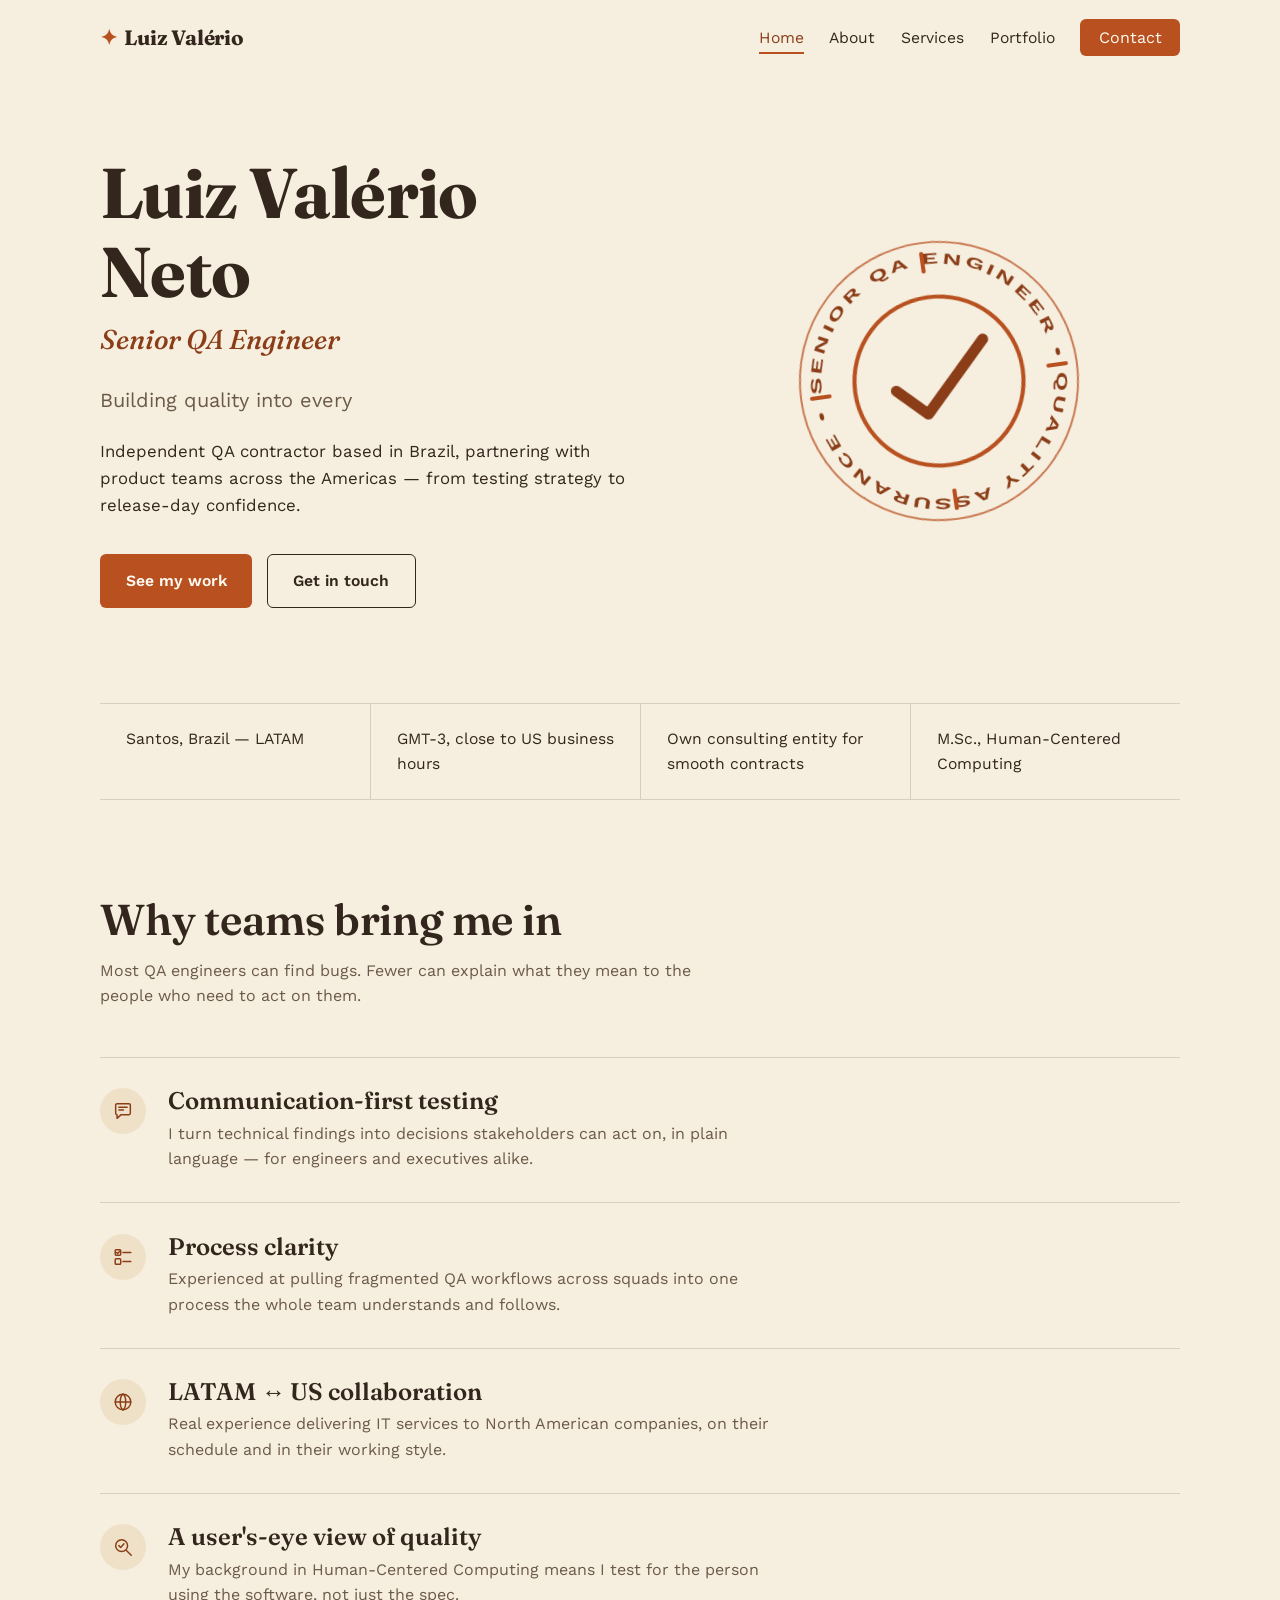
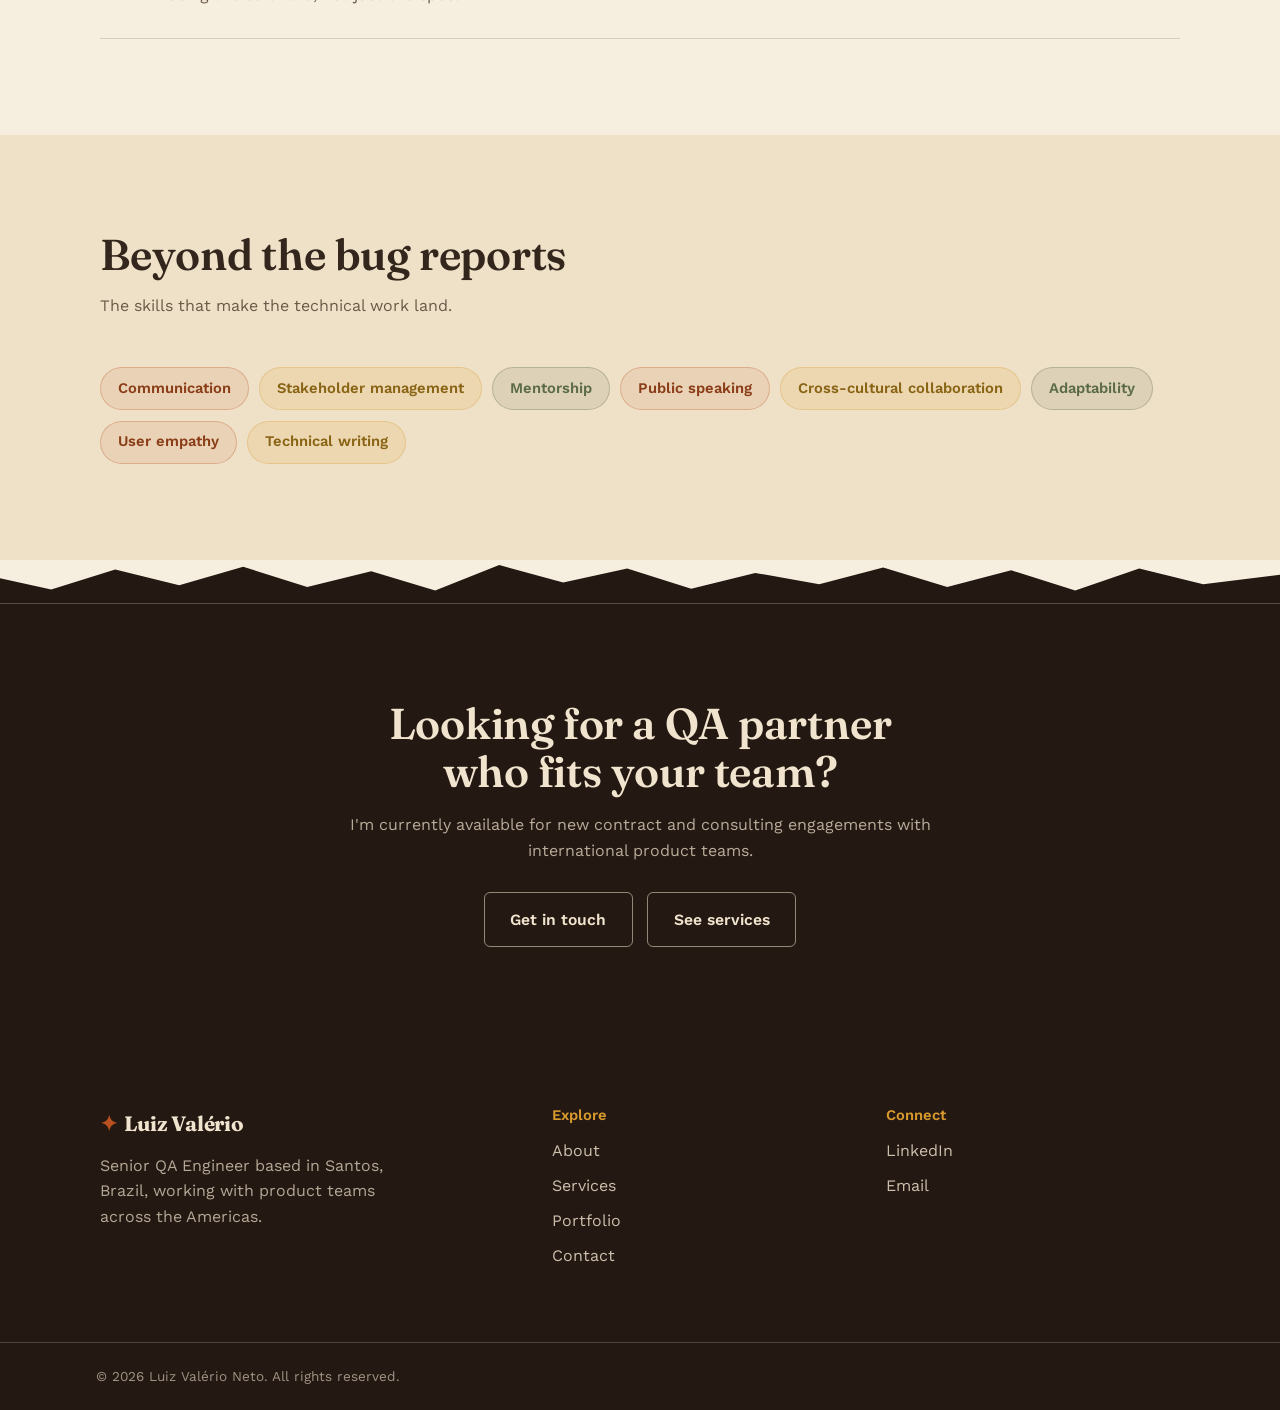
==== index.html @ 1fc14a44 "Add files via upload" ====
<!DOCTYPE html>
<html lang="en">
<head>
<meta charset="UTF-8">
<meta name="viewport" content="width=device-width, initial-scale=1.0">
<title>Luiz Valério Neto — Senior QA Engineer | LATAM-Based QA Contractor</title>
<meta name="description" content="Independent Senior QA Engineer based in Santos, Brazil, partnering with international product teams — especially in the US — on testing strategy, automation, and QA process consolidation.">
<meta property="og:title" content="Luiz Valério Neto — Senior QA Engineer">
<meta property="og:description" content="LATAM-based QA contractor partnering with international product teams.">
<meta property="og:type" content="website">
<link rel="icon" type="image/svg+xml" href="images/favicon.svg">
<link rel="preconnect" href="https://fonts.googleapis.com">
<link rel="preconnect" href="https://fonts.gstatic.com" crossorigin>
<link href="https://fonts.googleapis.com/css2?family=Fraunces:ital,wght@0,400;0,500;0,600;0,700;1,500&family=Work+Sans:wght@400;500;600;700&display=swap" rel="stylesheet">
<link rel="stylesheet" href="css/style.css">
<link rel="stylesheet" href="css/animations.css">
</head>
<body>
<a class="skip-link" href="#main">Skip to content</a>

<header class="site-header">
  <div class="container site-header__inner">
    <a href="index.html" class="logo"><span class="logo__mark">✦</span>Luiz Valério</a>
    <nav class="main-nav" id="mainNav" aria-label="Primary">
      <ul>
        <li><a href="index.html" class="nav-link is-active">Home</a></li>
        <li><a href="about.html" class="nav-link">About</a></li>
        <li><a href="services.html" class="nav-link">Services</a></li>
        <li><a href="portfolio.html" class="nav-link">Portfolio</a></li>
        <!-- Blog link hidden until you're ready to publish. Uncomment to reveal it in the nav:
        <li><a href="blog.html" class="nav-link">Blog</a></li>
        -->
        <li><a href="contact.html" class="nav-cta">Contact</a></li>
      </ul>
    </nav>
    <button class="nav-toggle" id="navToggle" aria-label="Toggle menu" aria-expanded="false">
      <span class="nav-toggle__bar"></span><span class="nav-toggle__bar"></span><span class="nav-toggle__bar"></span>
    </button>
  </div>
</header>

<main id="main">

  <section class="hero container">
    <div class="hero__inner">
      <div class="hero__content">
        <h1 class="hero__name">Luiz Valério Neto</h1>
        <p class="hero__role">Senior QA Engineer</p>
        <p class="hero__tagline-row"><span id="typedTagline"></span><span class="hero__caret" aria-hidden="true"></span></p>
        <p class="hero__lede">Independent QA contractor based in Brazil, partnering with product teams across the Americas — from testing strategy to release-day confidence.</p>
        <div class="hero__actions btn-row">
          <a href="portfolio.html" class="btn btn--primary">See my work</a>
          <a href="contact.html" class="btn btn--outline">Get in touch</a>
        </div>
      </div>
      <div class="hero__visual">
        <div class="leaves" id="leaves" aria-hidden="true"></div>
        <div class="stamp-wrapper">
          <svg class="stamp" viewBox="0 0 220 220" role="img" aria-label="Quality assurance seal illustration" xmlns:xlink="http://www.w3.org/1999/xlink">
            <defs>
              <path id="stampTextPath" d="M 110,110 m -86,0 a 86,86 0 1,1 172,0 a 86,86 0 1,1 -172,0"/>
            </defs>
            <g class="stamp-ring">
              <circle cx="110" cy="110" r="102" class="stamp-outer-ring"/>
              <text class="stamp-ring-text">
                <textPath href="#stampTextPath" xlink:href="#stampTextPath" startOffset="2" textLength="530" lengthAdjust="spacingAndGlyphs">SENIOR QA ENGINEER • QUALITY ASSURANCE •</textPath>
              </text>
              <g class="stamp-ticks">
                <line x1="110" y1="16" x2="110" y2="29"/>
                <line x1="110" y1="191" x2="110" y2="204"/>
                <line x1="16" y1="110" x2="29" y2="110"/>
                <line x1="191" y1="110" x2="204" y2="110"/>
              </g>
            </g>
            <circle cx="110" cy="110" r="62" class="stamp-inner-ring"/>
            <path class="stamp-check" d="M78,113 L99,133 L146,84"/>
          </svg>
        </div>
      </div>
    </div>
  </section>

  <section class="container">
    <div class="fact-strip" data-reveal="fade">
      <div class="fact-strip__item">Santos, Brazil — LATAM</div>
      <div class="fact-strip__item">GMT-3, close to US business hours</div>
      <div class="fact-strip__item">Own consulting entity for smooth contracts</div>
      <div class="fact-strip__item">M.Sc., Human-Centered Computing</div>
    </div>
  </section>

  <section class="section">
    <div class="container">
      <div class="section-head">
        <h2>Why teams bring me in</h2>
        <p class="text-soft">Most QA engineers can find bugs. Fewer can explain what they mean to the people who need to act on them.</p>
      </div>
      <div class="ledger stagger">
        <div class="ledger-row" data-reveal="fade">
          <span class="ledger-row__icon">
            <svg class="icon" viewBox="0 0 24 24"><path d="M4 5.5A1.5 1.5 0 0 1 5.5 4h13A1.5 1.5 0 0 1 20 5.5v9A1.5 1.5 0 0 1 18.5 16H10l-4.5 4v-4H5.5A1.5 1.5 0 0 1 4 14.5v-9Z"/><path d="M7.5 8h9M7.5 11h5"/></svg>
          </span>
          <div class="ledger-row__content">
            <h3>Communication-first testing</h3>
            <p class="text-soft">I turn technical findings into decisions stakeholders can act on, in plain language — for engineers and executives alike.</p>
          </div>
        </div>
        <div class="ledger-row" data-reveal="fade">
          <span class="ledger-row__icon">
            <svg class="icon" viewBox="0 0 24 24"><rect x="3.5" y="4" width="6" height="6" rx="1"/><path d="M5 7l1.2 1.2L8.5 5.8"/><path d="M12 7h8.5"/><rect x="3.5" y="14" width="6" height="6" rx="1"/><path d="M12 17h8.5"/></svg>
          </span>
          <div class="ledger-row__content">
            <h3>Process clarity</h3>
            <p class="text-soft">Experienced at pulling fragmented QA workflows across squads into one process the whole team understands and follows.</p>
          </div>
        </div>
        <div class="ledger-row" data-reveal="fade">
          <span class="ledger-row__icon">
            <svg class="icon" viewBox="0 0 24 24"><circle cx="12" cy="12" r="8.5"/><path d="M3.5 12h17"/><path d="M12 3.5C8 6 8 18 12 20.5"/><path d="M12 3.5C16 6 16 18 12 20.5"/></svg>
          </span>
          <div class="ledger-row__content">
            <h3>LATAM ↔ US collaboration</h3>
            <p class="text-soft">Real experience delivering IT services to North American companies, on their schedule and in their working style.</p>
          </div>
        </div>
        <div class="ledger-row" data-reveal="fade">
          <span class="ledger-row__icon">
            <svg class="icon" viewBox="0 0 24 24"><circle cx="10.5" cy="10.5" r="6.5"/><path d="M15.5 15.5L21 21"/><path d="M7.5 10.5l2 2 3.5-4"/></svg>
          </span>
          <div class="ledger-row__content">
            <h3>A user's-eye view of quality</h3>
            <p class="text-soft">My background in Human-Centered Computing means I test for the person using the software, not just the spec.</p>
          </div>
        </div>
      </div>
    </div>
  </section>

  <section class="section section--alt">
    <div class="container">
      <div class="section-head">
        <h2>Beyond the bug reports</h2>
        <p class="text-soft">The skills that make the technical work land.</p>
      </div>
      <div class="tag-cloud" data-reveal="scale">
        <span class="tag">Communication</span>
        <span class="tag">Stakeholder management</span>
        <span class="tag">Mentorship</span>
        <span class="tag">Public speaking</span>
        <span class="tag">Cross-cultural collaboration</span>
        <span class="tag">Adaptability</span>
        <span class="tag">User empathy</span>
        <span class="tag">Technical writing</span>
      </div>
    </div>
  </section>

  <div class="torn-edge" aria-hidden="true"></div>
  <section class="section section--dark cta-band">
    <div class="container">
      <h2 data-reveal="fade">Looking for a QA partner who fits your team?</h2>
      <p class="text-soft" data-reveal="fade">I'm currently available for new contract and consulting engagements with international product teams.</p>
      <div class="btn-row" data-reveal="fade">
        <a href="contact.html" class="btn btn--outline-light">Get in touch</a>
        <a href="services.html" class="btn btn--outline-light">See services</a>
      </div>
    </div>
  </section>

</main>

<footer class="site-footer">
  <div class="container footer__inner">
    <div class="footer__brand">
      <a href="index.html" class="logo"><span class="logo__mark">✦</span>Luiz Valério</a>
      <p>Senior QA Engineer based in Santos, Brazil, working with product teams across the Americas.</p>
    </div>
    <div class="footer__col">
      <h4>Explore</h4>
      <a href="about.html">About</a>
      <a href="services.html">Services</a>
      <a href="portfolio.html">Portfolio</a>
      <a href="contact.html">Contact</a>
    </div>
    <div class="footer__col">
      <h4>Connect</h4>
      <a href="https://www.linkedin.com/in/luizvneto/" target="_blank" rel="noopener">LinkedIn</a>
      <a href="mailto:your.email@example.com">Email</a>
    </div>
  </div>
  <div class="footer__bottom">
    <p>&copy; <span id="year"></span> Luiz Valério Neto. All rights reserved.</p>
  </div>
</footer>

<script src="js/main.js"></script>
</body>
</html>
---- css/style.css ----
/* =================================================================
   Luiz Valério Neto — Senior QA Engineer
   Main stylesheet
   ================================================================= */

:root {
  /* Color */
  --paper: #f6eedf;
  --paper-deep: #efe1c8;
  --surface: #fffbf3;
  --ink: #33261c;
  --ink-soft: #6b5a48;
  --rust: #b8511f;
  --rust-dark: #8a3d17;
  --marigold: #d89a2e;
  --marigold-dark: #8a6415;
  --moss: #5c6b47;
  --espresso: #241812;
  --espresso-text: #f1e4ce;
  --line: rgba(51, 38, 28, 0.16);
  --line-light: rgba(241, 228, 206, 0.22);

  /* Type */
  --font-display: "Fraunces", serif;
  --font-body: "Work Sans", sans-serif;

  /* Layout */
  --container-w: 1160px;
  --radius-sm: 6px;
  --radius-pill: 999px;
  --shadow-soft: 0 18px 40px rgba(36, 24, 18, 0.12);
  --header-h: 76px;
}

/* ---------- Reset ---------- */
*, *::before, *::after { box-sizing: border-box; }
html { scroll-behavior: smooth; }
@media (prefers-reduced-motion: reduce) {
  html { scroll-behavior: auto; }
}
body, h1, h2, h3, h4, p, figure, blockquote { margin: 0; }
ul { list-style: none; margin: 0; padding: 0; }
a { color: inherit; text-decoration: none; }
img, svg { display: block; max-width: 100%; }
button { font: inherit; color: inherit; background: none; border: 0; cursor: pointer; }
input, textarea { font: inherit; }

body {
  background: var(--paper);
  color: var(--ink);
  font-family: var(--font-body);
  font-size: 16px;
  line-height: 1.6;
  -webkit-font-smoothing: antialiased;
}

h1, h2, h3, h4 {
  font-family: var(--font-display);
  font-weight: 600;
  line-height: 1.12;
  color: var(--ink);
}

h1 { font-size: clamp(2.6rem, 5.5vw, 4.4rem); font-weight: 700; letter-spacing: -0.01em; }
h2 { font-size: clamp(1.9rem, 3.6vw, 2.7rem); letter-spacing: -0.005em; }
h3 { font-size: clamp(1.25rem, 2vw, 1.5rem); }

p { max-width: 62ch; }
p.wide { max-width: none; }

.text-soft { color: var(--ink-soft); }

/* Focus visibility */
a:focus-visible, button:focus-visible, .filter-tab:focus-visible {
  outline: 2px solid var(--rust);
  outline-offset: 3px;
  border-radius: 3px;
}

/* Skip link */
.skip-link {
  position: absolute;
  left: 1rem;
  top: -60px;
  background: var(--ink);
  color: var(--paper);
  padding: 0.6rem 1rem;
  border-radius: var(--radius-sm);
  z-index: 999;
  transition: top 0.2s ease;
}
.skip-link:focus { top: 1rem; }

/* ---------- Layout helpers ---------- */
.container {
  max-width: var(--container-w);
  margin-inline: auto;
  padding-inline: clamp(1.25rem, 4vw, 2.5rem);
}

.section {
  padding-block: clamp(3.5rem, 8vw, 6rem);
}
.section--tight { padding-block: clamp(2.5rem, 5vw, 3.5rem); }
.section--alt { background: var(--paper-deep); }
.section--dark { background: var(--espresso); color: var(--espresso-text); }
.section--dark h1, .section--dark h2, .section--dark h3 { color: var(--espresso-text); }
.section--dark .text-soft { color: rgba(241, 228, 206, 0.72); }

.section-head { max-width: 640px; margin-bottom: clamp(2rem, 4vw, 3rem); }
.section-head p { margin-top: 0.85rem; }

.stack { display: flex; flex-direction: column; gap: 1rem; }

/* ---------- Header ---------- */
.site-header {
  position: fixed;
  inset: 0 0 auto 0;
  height: var(--header-h);
  display: flex;
  align-items: center;
  z-index: 100;
  transition: background-color 0.35s ease, box-shadow 0.35s ease, height 0.3s ease;
}
.site-header.is-scrolled {
  background: rgba(246, 238, 223, 0.92);
  backdrop-filter: blur(10px);
  box-shadow: 0 1px 0 var(--line);
  height: 64px;
}
.site-header__inner {
  display: flex;
  align-items: center;
  justify-content: space-between;
  width: 100%;
}

.logo {
  font-family: var(--font-display);
  font-weight: 700;
  font-size: 1.3rem;
  letter-spacing: -0.01em;
  display: inline-flex;
  align-items: center;
  gap: 0.4rem;
}
.logo__mark { color: var(--rust); }

.main-nav ul {
  display: flex;
  align-items: center;
  gap: clamp(1.1rem, 2vw, 2rem);
}
.nav-link {
  position: relative;
  padding-block: 0.3rem;
  font-size: 0.98rem;
}
.nav-link::after {
  content: "";
  position: absolute;
  left: 0; right: 100%;
  bottom: -2px;
  height: 2px;
  background: var(--rust);
  transition: right 0.25s ease;
}
.nav-link:hover::after, .nav-link.is-active::after { right: 0; }
.nav-link.is-active { color: var(--rust-dark); }

.nav-cta {
  background: var(--rust);
  color: var(--surface) !important;
  padding: 0.55rem 1.15rem;
  border-radius: var(--radius-sm);
  transition: background-color 0.25s ease, transform 0.25s ease;
}
.nav-cta::after { display: none; }
.nav-cta:hover { background: var(--rust-dark); transform: translateY(-1px); }

.nav-toggle {
  display: none;
  flex-direction: column;
  gap: 5px;
  padding: 0.5rem;
  z-index: 110;
}
.nav-toggle__bar {
  width: 24px; height: 2px;
  background: var(--ink);
  transition: transform 0.3s ease, opacity 0.3s ease;
}
body.nav-open .nav-toggle__bar:nth-child(1) { transform: translateY(7px) rotate(45deg); }
body.nav-open .nav-toggle__bar:nth-child(2) { opacity: 0; }
body.nav-open .nav-toggle__bar:nth-child(3) { transform: translateY(-7px) rotate(-45deg); }

@media (max-width: 900px) {
  .nav-toggle { display: flex; }
  .main-nav {
    position: fixed;
    inset: 0;
    background: var(--paper-deep);
    transform: translateX(100%);
    transition: transform 0.35s ease;
    padding-top: var(--header-h);
  }
  body.nav-open .main-nav { transform: translateX(0); }
  .main-nav ul {
    flex-direction: column;
    align-items: flex-start;
    padding: 2rem clamp(1.25rem, 4vw, 2.5rem);
    gap: 1.6rem;
  }
  .nav-link { font-size: 1.3rem; }
  .nav-cta { margin-top: 0.5rem; }
}

/* ---------- Buttons ---------- */
.btn {
  position: relative;
  display: inline-flex;
  align-items: center;
  gap: 0.5rem;
  padding: 0.85rem 1.6rem;
  border-radius: var(--radius-sm);
  font-weight: 600;
  font-size: 0.98rem;
  overflow: hidden;
  isolation: isolate;
}
.btn--primary {
  background: var(--rust);
  color: var(--surface);
}
.btn--primary::before {
  content: "";
  position: absolute;
  inset: 0;
  background: var(--rust-dark);
  transform: translateX(-101%);
  transition: transform 0.3s ease;
  z-index: -1;
}
.btn--primary:hover::before { transform: translateX(0); }

.btn--outline {
  border: 1.5px solid var(--ink);
  color: var(--ink);
}
.btn--outline::before {
  content: "";
  position: absolute;
  inset: 0;
  background: var(--ink);
  transform: translateX(-101%);
  transition: transform 0.3s ease;
  z-index: -1;
}
.btn--outline:hover { color: var(--paper); }
.btn--outline:hover::before { transform: translateX(0); }

.btn--outline-light {
  border: 1.5px solid rgba(241, 228, 206, 0.55);
  color: var(--espresso-text);
}
.btn--outline-light::before {
  content: "";
  position: absolute;
  inset: 0;
  background: var(--espresso-text);
  transform: translateX(-101%);
  transition: transform 0.3s ease;
  z-index: -1;
}
.btn--outline-light:hover { color: var(--espresso); }
.btn--outline-light:hover::before { transform: translateX(0); }

.btn-row { display: flex; flex-wrap: wrap; gap: 0.9rem; }

.text-link {
  display: inline-flex;
  align-items: center;
  gap: 0.35rem;
  font-weight: 600;
  border-bottom: 1.5px solid var(--line);
  padding-bottom: 2px;
  transition: border-color 0.2s ease, color 0.2s ease;
}
.text-link:hover { border-color: var(--rust); color: var(--rust-dark); }
.text-link svg { width: 14px; height: 14px; }

/* ---------- Icons ---------- */
.icon {
  width: 22px;
  height: 22px;
  stroke: currentColor;
  fill: none;
  stroke-width: 1.6;
  stroke-linecap: round;
  stroke-linejoin: round;
  flex-shrink: 0;
}

/* ---------- Hero ---------- */
.hero {
  position: relative;
  padding-top: calc(var(--header-h) + clamp(2rem, 6vw, 4rem));
  padding-bottom: clamp(3rem, 7vw, 5rem);
  overflow: hidden;
}
.hero__inner {
  display: grid;
  grid-template-columns: 1.05fr 0.95fr;
  gap: clamp(2rem, 5vw, 4rem);
  align-items: center;
}
@media (max-width: 860px) {
  .hero__inner { grid-template-columns: 1fr; }
  .hero__visual { order: -1; max-width: 280px; margin-inline: auto; }
}

.hero__role {
  font-family: var(--font-display);
  font-weight: 500;
  font-style: italic;
  font-size: clamp(1.3rem, 2.4vw, 1.7rem);
  color: var(--rust-dark);
  margin-top: 0.35rem;
}
.hero__tagline-row {
  margin-top: 1.4rem;
  font-size: clamp(1.05rem, 1.6vw, 1.25rem);
  min-height: 1.6em;
  color: var(--ink-soft);
}
.hero__caret {
  display: inline-block;
  width: 2px;
  margin-left: 2px;
  background: var(--rust);
  animation: caretBlink 1s steps(1) infinite;
}
.hero__lede { margin-top: 1.4rem; font-size: 1.05rem; }
.hero__actions { margin-top: 2.2rem; }

.hero__visual {
  position: relative;
  aspect-ratio: 1 / 1;
  display: flex;
  align-items: center;
  justify-content: center;
}
.leaves {
  position: absolute;
  inset: -10% -10% -10% -10%;
  pointer-events: none;
  z-index: 0;
}
.leaf {
  position: absolute;
  top: 0;
  border-radius: 0 60% 0 60%;
  opacity: 0;
  animation-name: leafFall;
  animation-timing-function: linear;
  animation-iteration-count: infinite;
}

.stamp-wrapper {
  position: relative;
  z-index: 1;
  width: min(300px, 82%);
  animation: stampFloat 6s ease-in-out infinite;
}
.stamp { width: 100%; height: auto; overflow: visible; }
.stamp-ring {
  transform-origin: 110px 110px;
  animation: stampSpin 60s linear infinite;
}
.stamp-outer-ring { fill: none; stroke: var(--rust); stroke-width: 1.4; opacity: 0.75; }
.stamp-inner-ring { fill: none; stroke: var(--rust); stroke-width: 3; }
.stamp-ring-text {
  font-family: var(--font-body);
  font-size: 11.5px;
  font-weight: 600;
  letter-spacing: 1px;
  fill: var(--rust-dark);
}
.stamp-ticks line { stroke: var(--rust); stroke-width: 3; stroke-linecap: round; }
.stamp-check { fill: none; stroke: var(--rust-dark); stroke-width: 8; stroke-linecap: round; stroke-linejoin: round; }

/* ---------- Fact strip ---------- */
.fact-strip {
  display: flex;
  flex-wrap: wrap;
  border-top: 1px solid var(--line);
  border-bottom: 1px solid var(--line);
}
.fact-strip__item {
  flex: 1 1 220px;
  padding: 1.4rem clamp(1rem, 2vw, 1.8rem);
  border-left: 1px solid var(--line);
  font-size: 0.98rem;
}
.fact-strip__item:first-child { border-left: none; }
@media (max-width: 640px) {
  .fact-strip__item { border-left: none; border-top: 1px solid var(--line); }
  .fact-strip__item:first-child { border-top: none; }
}

/* ---------- Ledger rows ---------- */
.ledger { border-top: 1px solid var(--line); }
.ledger-row {
  display: flex;
  gap: 1.4rem;
  padding-block: 1.9rem;
  border-bottom: 1px solid var(--line);
  align-items: flex-start;
}
.ledger-row__icon {
  flex-shrink: 0;
  width: 46px;
  height: 46px;
  border-radius: 50%;
  background: var(--paper-deep);
  display: flex;
  align-items: center;
  justify-content: center;
  color: var(--rust-dark);
}
.section--dark .ledger-row__icon { background: rgba(241, 228, 206, 0.1); color: var(--marigold); }
.section--dark .ledger { border-color: var(--line-light); }
.section--dark .ledger-row { border-color: var(--line-light); }
.ledger-row__content h3 { margin-bottom: 0.35rem; }
.ledger-row__meta { color: var(--ink-soft); font-size: 0.95rem; margin-top: 0.2rem; }
.ledger-row__underline {
  display: block;
  height: 1px;
  background: var(--rust);
  width: 0;
  margin-top: 0.6rem;
  transition: width 0.7s ease;
}
[data-reveal].is-in .ledger-row__underline { width: 46px; }

/* ---------- Tag cloud ---------- */
.tag-cloud { display: flex; flex-wrap: wrap; gap: 0.65rem; }
.tag {
  display: inline-flex;
  align-items: center;
  padding: 0.55rem 1.05rem;
  border-radius: var(--radius-pill);
  font-size: 0.92rem;
  font-weight: 600;
  border: 1px solid transparent;
}
.tag:nth-child(3n+1) { color: var(--rust-dark); background: rgba(184, 81, 31, 0.1); border-color: rgba(184, 81, 31, 0.28); }
.tag:nth-child(3n+2) { color: var(--marigold-dark); background: rgba(216, 154, 46, 0.14); border-color: rgba(216, 154, 46, 0.3); }
.tag:nth-child(3n) { color: var(--moss); background: rgba(92, 107, 71, 0.12); border-color: rgba(92, 107, 71, 0.3); }

/* ---------- Index cards (services / portfolio) ---------- */
.card-grid {
  display: grid;
  grid-template-columns: repeat(auto-fit, minmax(260px, 1fr));
  gap: 1.4rem;
}
.index-card {
  position: relative;
  background: var(--surface);
  border: 1px solid var(--line);
  border-top: 3px solid var(--rust);
  padding: 1.8rem 1.6rem;
  transition: transform 0.3s ease, box-shadow 0.3s ease;
  overflow: hidden;
}
.index-card::before {
  content: "";
  position: absolute;
  top: 0; right: 0;
  width: 0; height: 0;
  border-style: solid;
  border-width: 0 22px 22px 0;
  border-color: transparent var(--paper-deep) transparent transparent;
  transition: border-color 0.3s ease;
}
.index-card:hover {
  transform: translateY(-4px);
  box-shadow: var(--shadow-soft);
}
.index-card:nth-child(3n+2) { border-top-color: var(--marigold); }
.index-card:nth-child(3n) { border-top-color: var(--moss); }
.index-card__icon { color: var(--rust-dark); margin-bottom: 1rem; }
.index-card__title { margin-bottom: 0.6rem; }
.index-card__meta {
  margin-top: 1rem;
  padding-top: 0.9rem;
  border-top: 1px dashed var(--line);
  font-size: 0.88rem;
  color: var(--ink-soft);
}
.index-card--placeholder {
  border-top-style: dashed;
  border-top-width: 3px;
  background: rgba(255, 251, 243, 0.5);
}
.index-card--placeholder .index-card__title { color: var(--ink-soft); }

/* ---------- Engagement models ---------- */
.model-grid { display: grid; grid-template-columns: repeat(auto-fit, minmax(220px, 1fr)); gap: 1.2rem; }
.model {
  padding: 1.5rem;
  border: 1px solid var(--line);
  border-radius: var(--radius-sm);
  background: var(--paper-deep);
}
.model h3 { margin-bottom: 0.5rem; }

/* ---------- Filter bar (portfolio) ---------- */
.filter-bar { display: flex; flex-wrap: wrap; gap: 0.5rem; margin-bottom: 2rem; }
.filter-tab {
  padding: 0.55rem 1.1rem 0.5rem;
  border: 1px solid var(--line);
  border-bottom: none;
  border-radius: 6px 6px 0 0;
  background: var(--paper-deep);
  font-size: 0.92rem;
  font-weight: 600;
  transform: translateY(2px);
  transition: transform 0.2s ease, background-color 0.2s ease, color 0.2s ease;
}
.filter-tab:hover { color: var(--rust-dark); }
.filter-tab.is-active {
  background: var(--surface);
  border-color: var(--line);
  transform: translateY(0);
  color: var(--rust-dark);
  box-shadow: 0 -2px 0 var(--rust) inset;
}
.portfolio-grid { border-top: 1px solid var(--line); padding-top: 2rem; }
.project-card { display: none; }
.project-card.is-visible { display: block; }

/* ---------- Timeline (about) ---------- */
.timeline { position: relative; padding-left: 2.2rem; }
.timeline::before {
  content: "";
  position: absolute;
  left: 6px; top: 6px; bottom: 6px;
  width: 2px;
  background: var(--line);
}
.timeline-item { position: relative; padding-bottom: 2.1rem; }
.timeline-item:last-child { padding-bottom: 0; }
.timeline-item::before {
  content: "";
  position: absolute;
  left: -2.2rem;
  top: 5px;
  width: 14px; height: 14px;
  border-radius: 50%;
  background: var(--paper);
  border: 2px solid var(--rust);
}
.timeline-item__year { color: var(--rust-dark); font-weight: 700; font-size: 0.92rem; }
.timeline-item__title { margin-top: 0.2rem; }
.timeline-item__meta { color: var(--ink-soft); font-size: 0.95rem; margin-top: 0.15rem; }

/* ---------- Pull quote ---------- */
.pull-quote {
  font-family: var(--font-display);
  font-style: italic;
  font-weight: 500;
  font-size: clamp(1.4rem, 2.6vw, 1.9rem);
  line-height: 1.4;
  border-left: 3px solid var(--rust);
  padding-left: 1.5rem;
  max-width: 46ch;
  color: var(--ink);
}

/* ---------- Torn edge divider ---------- */
.torn-edge {
  height: 44px;
  background: var(--espresso);
  clip-path: polygon(0% 100%,0% 42%,4% 68%,9% 22%,14% 58%,19% 16%,24% 62%,29% 26%,34% 70%,39% 12%,44% 52%,49% 20%,54% 66%,59% 30%,64% 56%,69% 18%,74% 62%,79% 24%,84% 70%,89% 20%,94% 56%,100% 34%,100% 100%);
}

/* ---------- CTA band ---------- */
.cta-band { text-align: center; }
.cta-band h2 { max-width: 20ch; margin-inline: auto; }
.cta-band p { margin: 1rem auto 0; }
.cta-band .btn-row { justify-content: center; margin-top: 1.8rem; }

/* ---------- Postcard (contact) ---------- */
.postcard {
  background: var(--surface);
  border: 1px solid var(--line);
  box-shadow: var(--shadow-soft);
  padding: clamp(1.8rem, 4vw, 2.8rem);
  max-width: 620px;
  transform: rotate(-0.6deg);
  display: grid;
  grid-template-columns: auto 1fr;
  gap: clamp(1.5rem, 4vw, 2.5rem);
  align-items: center;
}
@media (max-width: 560px) {
  .postcard { grid-template-columns: 1fr; text-align: left; }
  .postcard__postmark { margin: 0 auto; }
}
.postcard__postmark { width: 110px; }
.postcard__lines { display: flex; flex-direction: column; gap: 0.9rem; }
.postcard__line-label { display: block; font-size: 0.82rem; color: var(--ink-soft); margin-bottom: 0.15rem; }
.postcard__line-value { font-size: 1.05rem; font-weight: 600; }

/* ---------- Blog ---------- */
.blog-empty {
  border: 1px dashed var(--line);
  padding: 2.4rem;
  text-align: center;
  border-radius: var(--radius-sm);
}
.blog-template-card {
  border: 1px dashed var(--rust);
  padding: 1.6rem;
  margin-top: 2rem;
  display: flex;
  align-items: center;
  justify-content: space-between;
  gap: 1rem;
  flex-wrap: wrap;
  background: rgba(184, 81, 31, 0.05);
}

/* ---------- Article (blog post) ---------- */
.article-meta { display: flex; gap: 0.6rem; flex-wrap: wrap; margin-bottom: 1.2rem; }
.article-header { max-width: 68ch; }
.article-body { max-width: 68ch; margin-top: 2.2rem; }
.article-body p { margin-bottom: 1.3rem; }
.article-body p:first-of-type::first-letter {
  font-family: var(--font-display);
  font-weight: 700;
  font-size: 3.4em;
  float: left;
  line-height: 0.85;
  padding-right: 0.12em;
  padding-top: 0.05em;
  color: var(--rust);
}
.article-body h2 { margin: 2.2rem 0 1rem; font-size: 1.5rem; }
.article-body blockquote {
  font-family: var(--font-display);
  font-style: italic;
  font-size: 1.25rem;
  border-left: 3px solid var(--rust);
  padding-left: 1.3rem;
  margin: 1.8rem 0;
  color: var(--ink);
}
.article-image-placeholder {
  aspect-ratio: 16 / 9;
  background: linear-gradient(135deg, var(--paper-deep), var(--surface));
  border: 1px dashed var(--line);
  display: flex;
  align-items: center;
  justify-content: center;
  color: var(--ink-soft);
  font-size: 0.9rem;
  margin: 2rem 0;
}

/* ---------- Footer ---------- */
.site-footer { background: var(--espresso); color: var(--espresso-text); }
.footer__inner {
  display: grid;
  grid-template-columns: 1.4fr 1fr 1fr;
  gap: 2.5rem;
  padding-block: clamp(3rem, 6vw, 4rem);
}
@media (max-width: 640px) {
  .footer__inner { grid-template-columns: 1fr; gap: 2rem; }
}
.footer__brand p { margin-top: 0.8rem; color: rgba(241, 228, 206, 0.7); max-width: 32ch; }
.footer__col h4 { font-family: var(--font-body); font-size: 0.92rem; font-weight: 600; margin-bottom: 0.9rem; color: var(--marigold); }
.footer__col a, .footer__col span { display: block; color: rgba(241, 228, 206, 0.82); margin-bottom: 0.6rem; }
.footer__col a:hover { color: var(--marigold); }
.footer__bottom {
  border-top: 1px solid var(--line-light);
  padding-block: 1.4rem;
  font-size: 0.85rem;
  color: rgba(241, 228, 206, 0.6);
  text-align: center;
}

/* ---------- Utility: staggered children ---------- */
.stagger > *:nth-child(1) { transition-delay: 0ms; }
.stagger > *:nth-child(2) { transition-delay: 70ms; }
.stagger > *:nth-child(3) { transition-delay: 140ms; }
.stagger > *:nth-child(4) { transition-delay: 210ms; }
.stagger > *:nth-child(5) { transition-delay: 280ms; }
.stagger > *:nth-child(6) { transition-delay: 350ms; }
.stagger > *:nth-child(7) { transition-delay: 420ms; }
.stagger > *:nth-child(8) { transition-delay: 490ms; }
---- css/animations.css ----
/* =================================================================
   Animations — keyframes + scroll-reveal states
   All continuous/decorative motion is skipped under prefers-reduced-motion.
   ================================================================= */

/* ---------- Hero load-in sequence (the one big orchestrated moment) ---------- */
@keyframes heroRise {
  from { opacity: 0; transform: translateY(16px); }
  to { opacity: 1; transform: translateY(0); }
}
.hero__role      { animation: heroRise 0.7s cubic-bezier(.22,.8,.32,1) 0.05s both; }
.hero__tagline-row { animation: heroRise 0.7s cubic-bezier(.22,.8,.32,1) 0.18s both; }
.hero__lede      { animation: heroRise 0.7s cubic-bezier(.22,.8,.32,1) 0.30s both; }
.hero__actions   { animation: heroRise 0.7s cubic-bezier(.22,.8,.32,1) 0.42s both; }
.hero__name      { animation: heroRise 0.8s cubic-bezier(.22,.8,.32,1) both; }

@keyframes caretBlink {
  0%, 45% { opacity: 1; }
  50%, 100% { opacity: 0; }
}

/* Quality stamp: drop-in + idle float + continuous ring spin */
@keyframes stampDrop {
  0%   { opacity: 0; transform: scale(1.5) rotate(-26deg); }
  100% { opacity: 1; transform: scale(1) rotate(-8deg); }
}
.stamp { animation: stampDrop 0.9s cubic-bezier(.34,1.56,.64,1) 0.15s both; }

@keyframes stampFloat {
  0%, 100% { transform: translateY(0); }
  50% { transform: translateY(-8px); }
}

@keyframes stampSpin {
  from { transform: rotate(0deg); }
  to   { transform: rotate(360deg); }
}

/* Falling leaves */
@keyframes leafFall {
  0%   { transform: translate3d(0, -12%, 0) rotate(0deg); opacity: 0; }
  8%   { opacity: 0.85; }
  92%  { opacity: 0.75; }
  100% { transform: translate3d(var(--drift, 30px), var(--fall, 640px), 0) rotate(300deg); opacity: 0; }
}

/* ---------- Scroll reveal ---------- */
[data-reveal] {
  opacity: 0;
  transition: opacity 0.7s ease, transform 0.7s ease;
}
[data-reveal="fade"] { transform: translateY(22px); }
[data-reveal="scale"] { transform: scale(0.92) translateY(10px); }
[data-reveal="side"] { transform: translateX(-24px); }

[data-reveal].is-in {
  opacity: 1;
  transform: none;
}

/* ---------- Reduced motion ---------- */
@media (prefers-reduced-motion: reduce) {
  .hero__role, .hero__tagline-row, .hero__lede, .hero__actions, .hero__name,
  .stamp, .stamp-ring, .stamp-wrapper, .leaf {
    animation: none !important;
  }
  [data-reveal] {
    opacity: 1;
    transform: none;
    transition: none;
  }
  .hero__caret { animation: none; opacity: 1; }
}
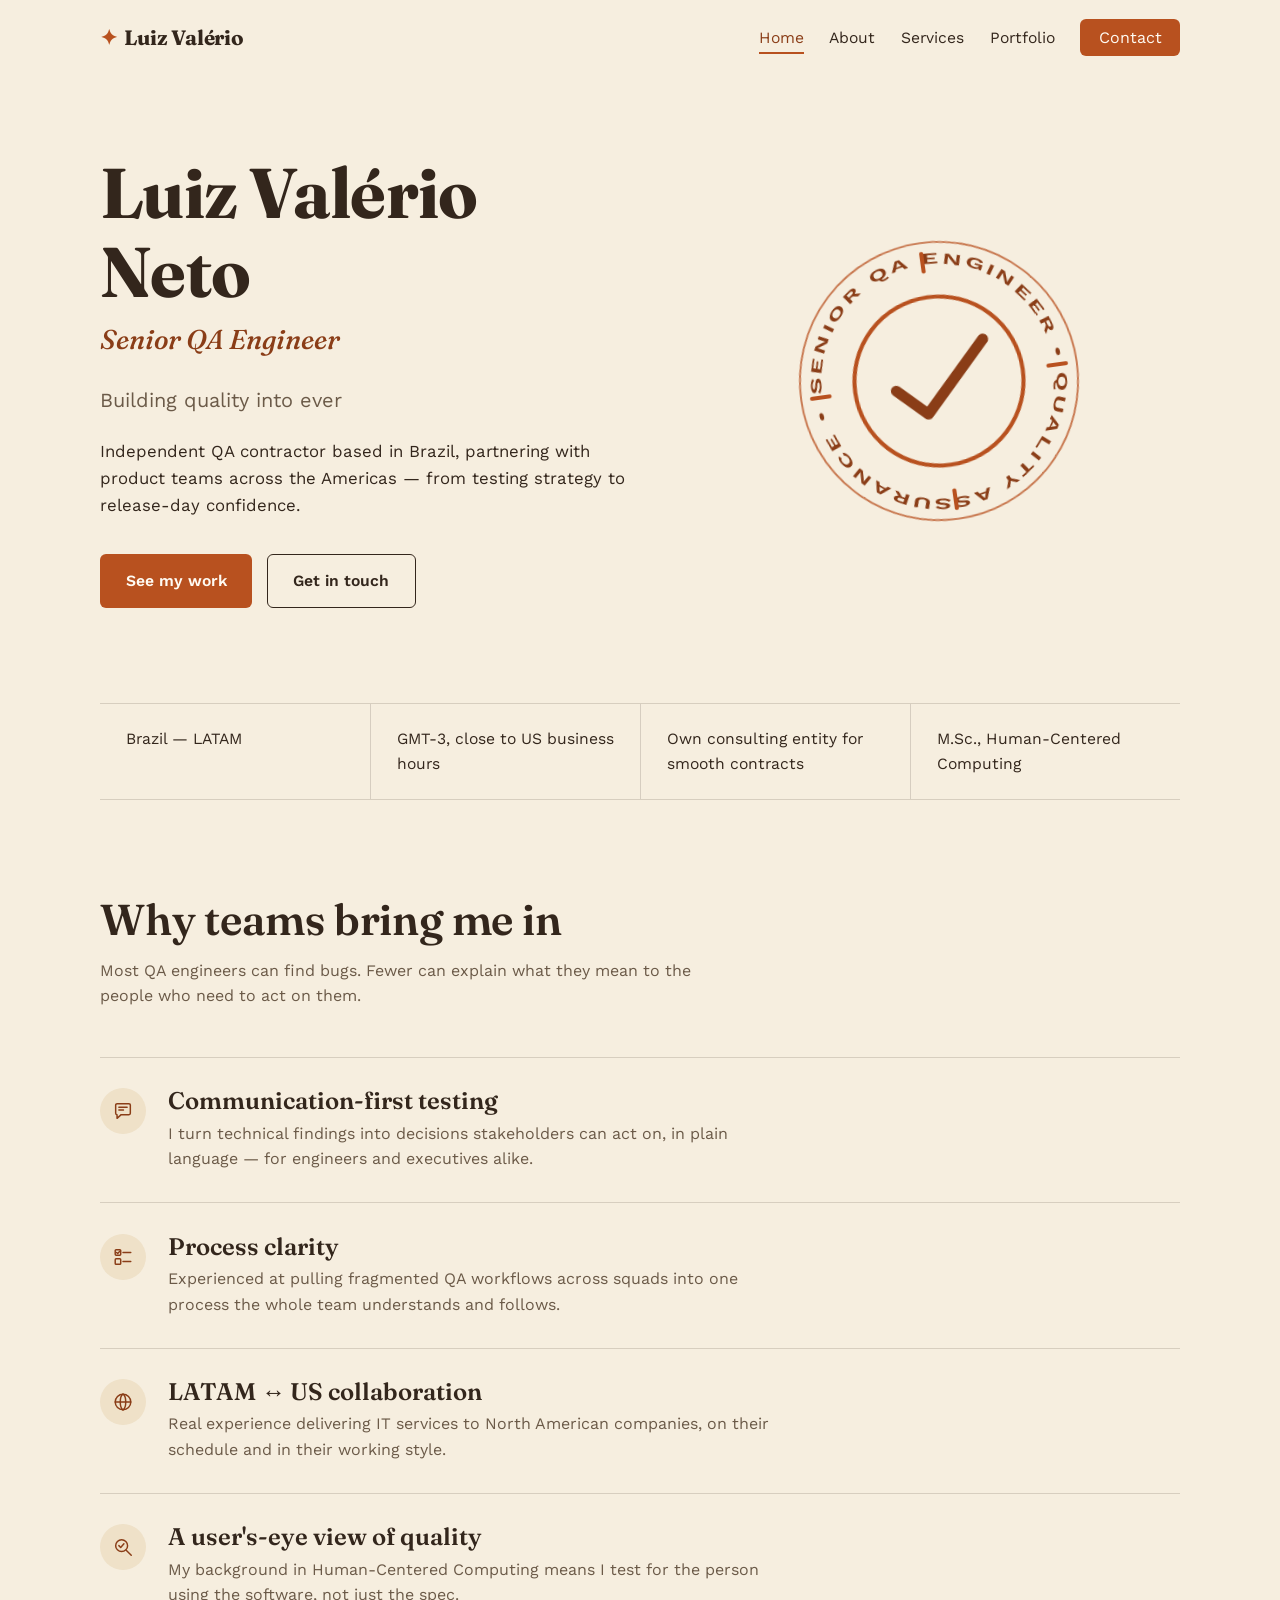
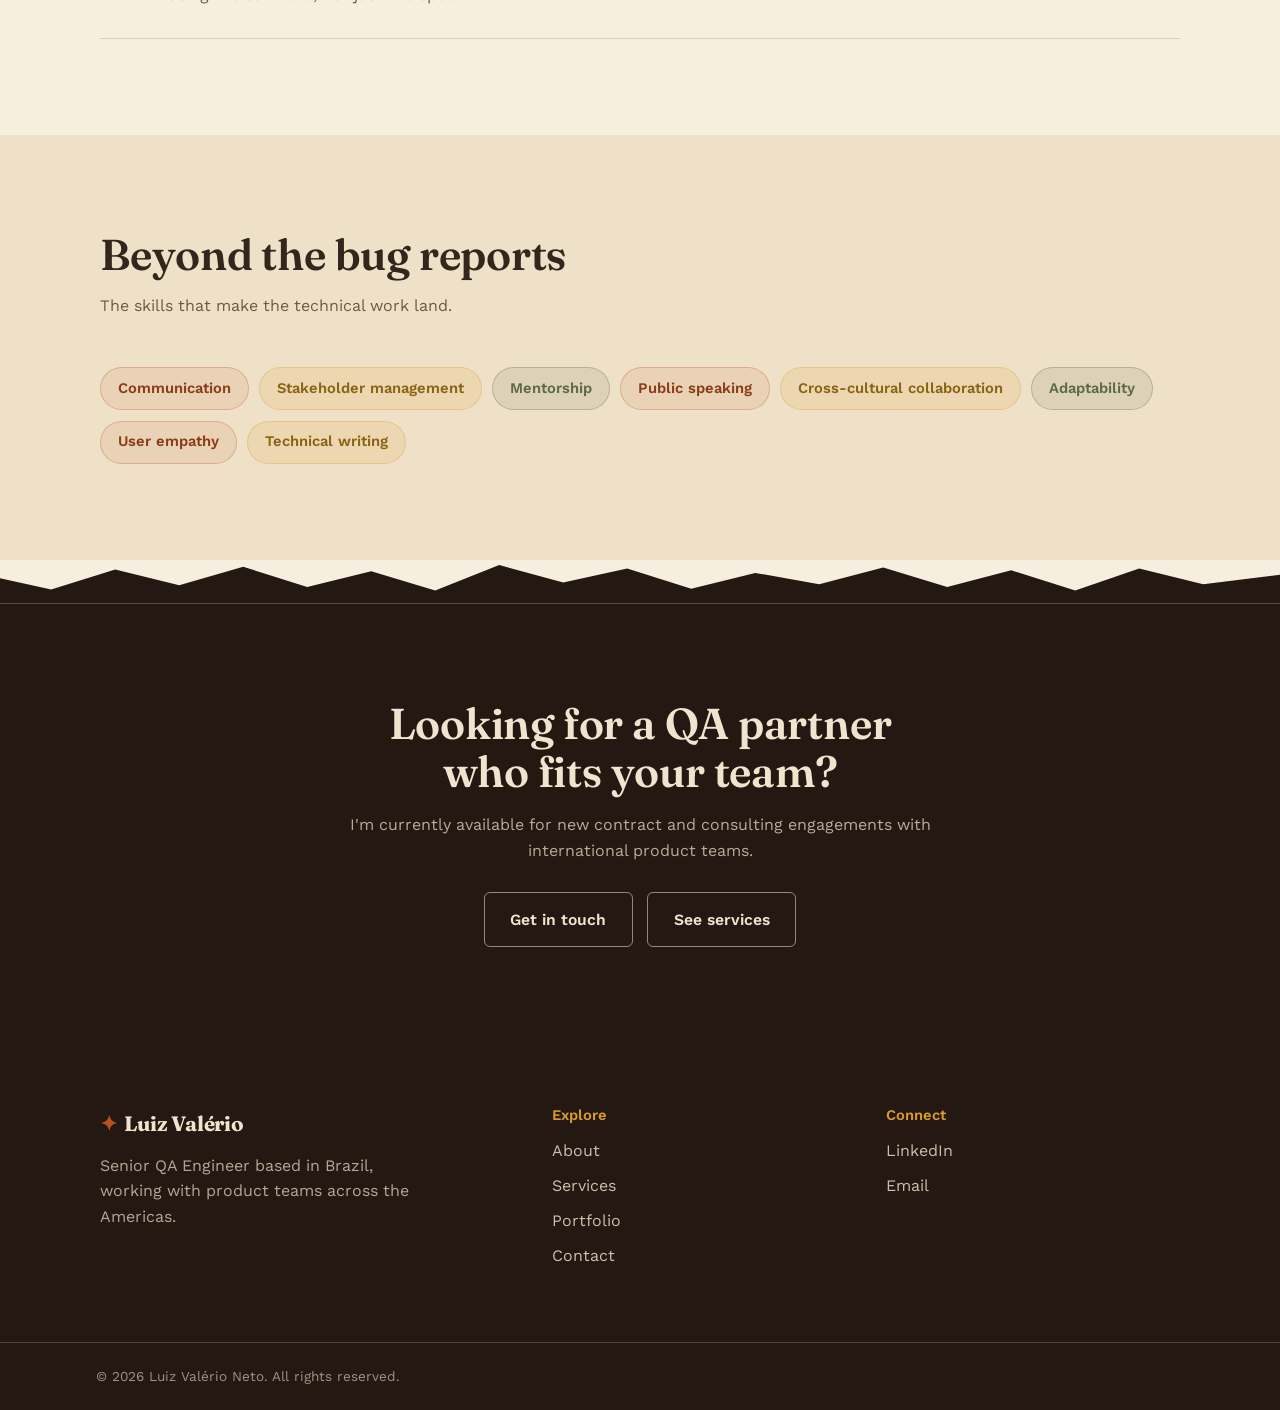
==== commit 55f08518: "Update index.html Remove specific location mentions" ====
--- a/index.html
+++ b/index.html
@@ -4,7 +4,7 @@
 <meta charset="UTF-8">
 <meta name="viewport" content="width=device-width, initial-scale=1.0">
 <title>Luiz Valério Neto — Senior QA Engineer | LATAM-Based QA Contractor</title>
-<meta name="description" content="Independent Senior QA Engineer based in Santos, Brazil, partnering with international product teams — especially in the US — on testing strategy, automation, and QA process consolidation.">
+<meta name="description" content="Independent Senior QA Engineer based in Brazil, partnering with international product teams — especially in the US — on testing strategy, automation, and QA process consolidation.">
 <meta property="og:title" content="Luiz Valério Neto — Senior QA Engineer">
 <meta property="og:description" content="LATAM-based QA contractor partnering with international product teams.">
 <meta property="og:type" content="website">
@@ -82,7 +82,7 @@
 
   <section class="container">
     <div class="fact-strip" data-reveal="fade">
-      <div class="fact-strip__item">Santos, Brazil — LATAM</div>
+      <div class="fact-strip__item">Brazil — LATAM</div>
       <div class="fact-strip__item">GMT-3, close to US business hours</div>
       <div class="fact-strip__item">Own consulting entity for smooth contracts</div>
       <div class="fact-strip__item">M.Sc., Human-Centered Computing</div>
@@ -173,7 +173,7 @@
   <div class="container footer__inner">
     <div class="footer__brand">
       <a href="index.html" class="logo"><span class="logo__mark">✦</span>Luiz Valério</a>
-      <p>Senior QA Engineer based in Santos, Brazil, working with product teams across the Americas.</p>
+      <p>Senior QA Engineer based in Brazil, working with product teams across the Americas.</p>
     </div>
     <div class="footer__col">
       <h4>Explore</h4>
